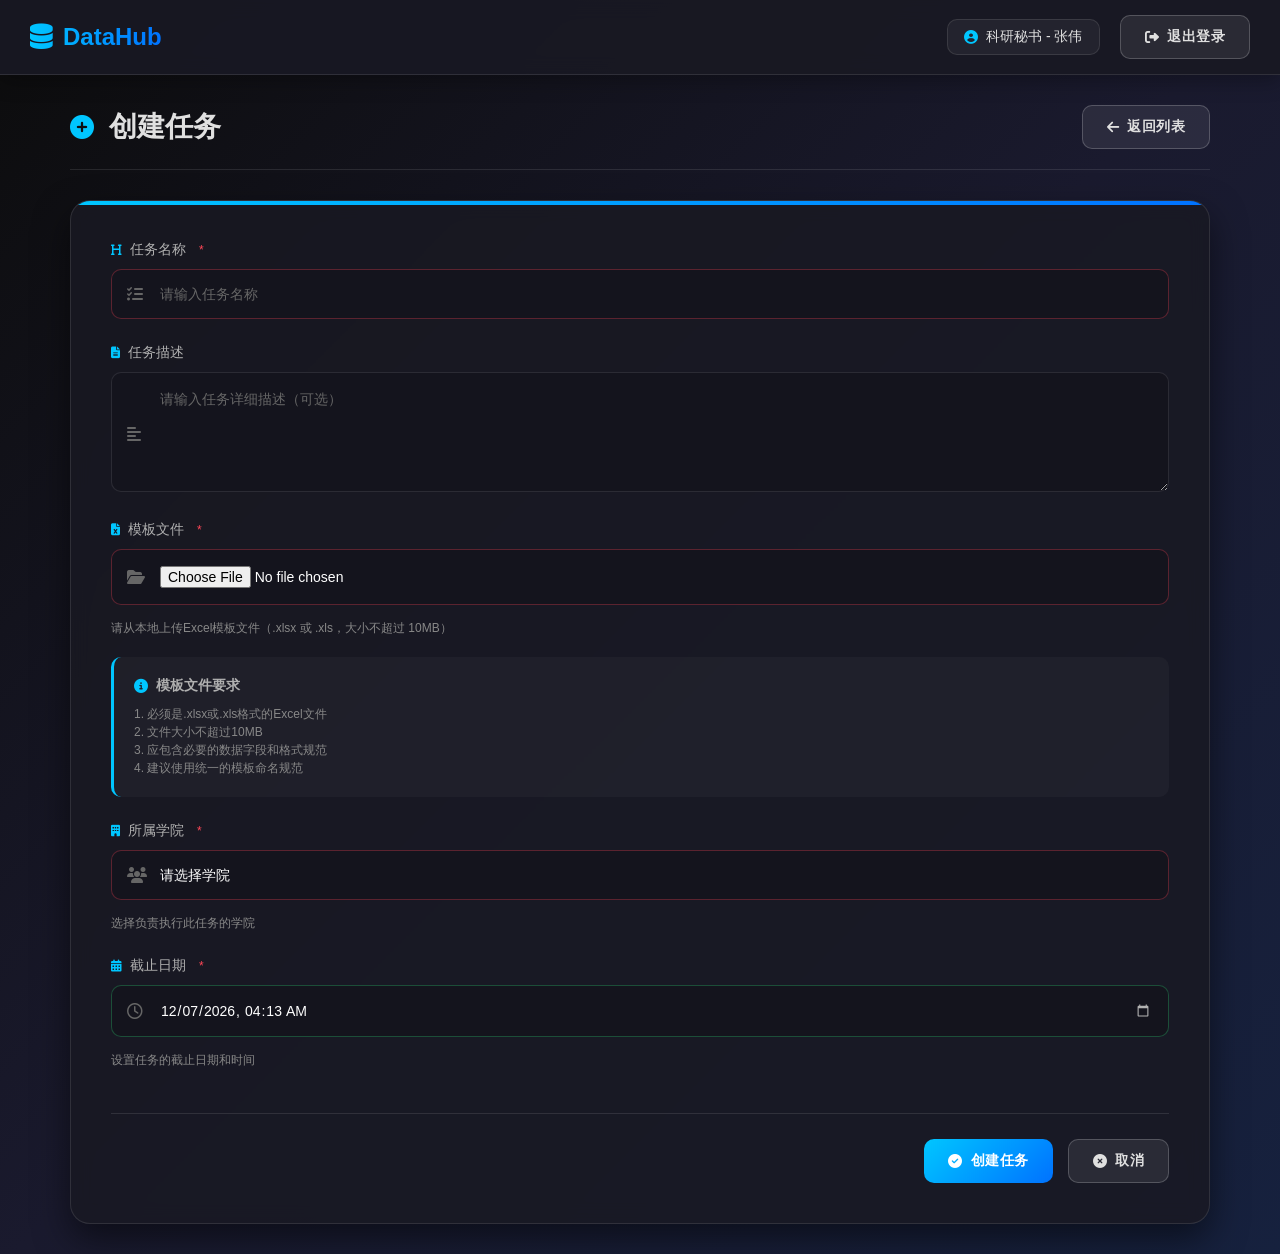
==== task-create.html @ cff041da "Initial commit" ====
<!DOCTYPE html>
<html lang="zh-CN">
<head>
    <meta charset="UTF-8">
    <meta name="viewport" content="width=device-width, initial-scale=1.0">
    <title>创建任务 - DataHub 科研数据管理平台</title>
    <link rel="stylesheet" href="https://cdnjs.cloudflare.com/ajax/libs/font-awesome/6.4.0/css/all.min.css">
    <style>
        * {
            margin: 0;
            padding: 0;
            box-sizing: border-box;
            font-family: 'Segoe UI', 'Microsoft YaHei', sans-serif;
        }

        body {
            background: linear-gradient(135deg, #0c0c0c 0%, #1a1a2e 50%, #16213e 100%);
            color: #e0e0e0;
            min-height: 100vh;
            overflow-x: hidden;
        }

        /* 导航栏 */
        .navbar {
            background: rgba(25, 25, 35, 0.95);
            backdrop-filter: blur(10px);
            border-bottom: 1px solid rgba(255, 255, 255, 0.1);
            padding: 15px 30px;
            position: sticky;
            top: 0;
            z-index: 100;
            box-shadow: 0 5px 20px rgba(0, 0, 0, 0.3);
        }

        .nav-container {
            max-width: 1400px;
            margin: 0 auto;
            display: flex;
            justify-content: space-between;
            align-items: center;
        }

        .nav-title {
            font-size: 24px;
            font-weight: 700;
            background: linear-gradient(to right, #00c6ff, #0072ff);
            -webkit-background-clip: text;
            background-clip: text;
            color: transparent;
            display: flex;
            align-items: center;
            gap: 10px;
        }

        .nav-title i {
            font-size: 26px;
        }

        .nav-user {
            display: flex;
            align-items: center;
            gap: 20px;
        }

        #userInfo {
            display: flex;
            align-items: center;
            gap: 8px;
            padding: 8px 16px;
            background: rgba(255, 255, 255, 0.05);
            border-radius: 10px;
            border: 1px solid rgba(255, 255, 255, 0.1);
            font-size: 14px;
            cursor: pointer;
            user-select: none;
            transition: background 0.2s ease;
        }

        #userInfo:hover {
            background: rgba(255, 255, 255, 0.08);
        }

        #userInfo i {
            color: #00c6ff;
        }

        /* 主容器 */
        .main-container {
            max-width: 1200px;
            margin: 30px auto;
            padding: 0 30px;
        }

        /* 页面头部 */
        .page-header {
            display: flex;
            justify-content: space-between;
            align-items: center;
            margin-bottom: 30px;
            padding-bottom: 20px;
            border-bottom: 1px solid rgba(255, 255, 255, 0.1);
        }

        .page-header h2 {
            font-size: 28px;
            font-weight: 600;
            display: flex;
            align-items: center;
            gap: 15px;
        }

        .page-header h2 i {
            color: #00c6ff;
            font-size: 24px;
        }

        /* 按钮样式 */
        .btn {
            padding: 12px 24px;
            border: none;
            border-radius: 10px;
            font-size: 14px;
            font-weight: 600;
            cursor: pointer;
            transition: all 0.3s ease;
            display: inline-flex;
            align-items: center;
            justify-content: center;
            gap: 8px;
            letter-spacing: 0.5px;
            text-decoration: none;
        }

        .btn-primary {
            background: linear-gradient(135deg, #00c6ff 0%, #0072ff 100%);
            color: white;
        }

        .btn-primary:hover {
            background: linear-gradient(135deg, #00b4e6 0%, #0066cc 100%);
            transform: translateY(-2px);
            box-shadow: 0 7px 14px rgba(0, 114, 255, 0.3);
        }

        .btn-secondary {
            background: rgba(255, 255, 255, 0.08);
            color: #e0e0e0;
            border: 1px solid rgba(255, 255, 255, 0.2);
        }

        .btn-secondary:hover {
            background: rgba(255, 255, 255, 0.12);
            transform: translateY(-2px);
            box-shadow: 0 5px 10px rgba(0, 0, 0, 0.2);
        }

        /* 表单卡片 */
        .form-card {
            background: rgba(25, 25, 35, 0.85);
            backdrop-filter: blur(10px);
            border-radius: 20px;
            padding: 40px;
            border: 1px solid rgba(255, 255, 255, 0.1);
            box-shadow: 0 15px 35px rgba(0, 0, 0, 0.5);
            position: relative;
            overflow: hidden;
        }

        .form-card::before {
            content: '';
            position: absolute;
            top: 0;
            left: 0;
            right: 0;
            height: 4px;
            background: linear-gradient(90deg, #00c6ff, #0072ff, #00c6ff);
            background-size: 200% 100%;
            animation: shimmer 3s infinite linear;
        }

        @keyframes shimmer {
            0% { background-position: 200% 0; }
            100% { background-position: -200% 0; }
        }

        /* 表单样式 */
        #taskForm {
            display: flex;
            flex-direction: column;
            gap: 25px;
        }

        .form-group {
            display: flex;
            flex-direction: column;
            gap: 10px;
        }

        .form-group label {
            font-size: 14px;
            font-weight: 500;
            color: #b0b0b0;
            display: flex;
            align-items: center;
            gap: 8px;
        }

        .form-group label i {
            color: #00c6ff;
            font-size: 12px;
        }

        .form-group label::after {
            content: attr(data-required);
            color: #ff4757;
            font-size: 12px;
            margin-left: 5px;
        }

        .form-group label:not([data-required])::after {
            content: '';
        }

        .input-container {
            position: relative;
        }

        .input-container i {
            position: absolute;
            left: 16px;
            top: 50%;
            transform: translateY(-50%);
            color: #666;
            transition: color 0.3s;
            z-index: 1;
        }

        input, select, textarea {
            width: 100%;
            padding: 16px 16px 16px 48px;
            background: rgba(20, 20, 30, 0.9) !important;
            border: 1px solid rgba(255, 255, 255, 0.1);
            border-radius: 10px;
            color: #fff;
            font-size: 14px;
            transition: all 0.3s ease;
            resize: vertical;
        }

        textarea {
            min-height: 120px;
            font-family: inherit;
            line-height: 1.5;
        }

        select {
            appearance: none;
            -webkit-appearance: none;
            -moz-appearance: none;
            background-image: url("data:image/svg+xml;charset=UTF-8,%3csvg xmlns='http://www.w3.org/2000/svg' viewBox='0 0 24 24' fill='none' stroke='%23666' stroke-width='2' stroke-linecap='round' stroke-linejoin='round'%3e%3cpolyline points='6 9 12 15 18 9'%3e%3c/polyline%3e%3c/svg%3e");
            background-repeat: no-repeat;
            background-position: right 16px center;
            background-size: 16px;
            padding-right: 40px;
        }

        input[type="datetime-local"]::-webkit-calendar-picker-indicator {
            filter: invert(0.7);
            cursor: pointer;
        }

        input:focus, select:focus, textarea:focus {
            outline: none;
            border-color: #00c6ff;
            box-shadow: 0 0 0 2px rgba(0, 198, 255, 0.2);
            background: rgba(255, 255, 255, 0.08);
        }

        input:focus + i, select:focus + i {
            color: #00c6ff;
        }

        input::placeholder, textarea::placeholder {
            color: #666;
        }

        small {
            font-size: 12px;
            color: #888;
            margin-top: 5px;
            display: block;
            line-height: 1.4;
        }

        /* 表单操作 */
        .form-actions {
            display: flex;
            justify-content: flex-end;
            gap: 15px;
            margin-top: 20px;
            padding-top: 25px;
            border-top: 1px solid rgba(255, 255, 255, 0.1);
        }

        /* 错误消息 */
        .error-message {
            position: fixed;
            bottom: 20px;
            right: 20px;
            background: rgba(255, 71, 87, 0.1);
            border: 1px solid rgba(255, 71, 87, 0.3);
            border-radius: 10px;
            padding: 15px 20px;
            color: #ff6b6b;
            font-size: 14px;
            max-width: 400px;
            display: none;
            box-shadow: 0 5px 15px rgba(0, 0, 0, 0.3);
            z-index: 1000;
            animation: slideIn 0.3s ease;
        }

        .success-message {
            position: fixed;
            bottom: 20px;
            right: 20px;
            background: rgba(46, 213, 115, 0.1);
            border: 1px solid rgba(46, 213, 115, 0.3);
            border-radius: 10px;
            padding: 15px 20px;
            color: #2ed573;
            font-size: 14px;
            max-width: 400px;
            display: none;
            box-shadow: 0 5px 15px rgba(0, 0, 0, 0.3);
            z-index: 1000;
            animation: slideIn 0.3s ease;
        }

        @keyframes slideIn {
            from {
                transform: translateX(100%);
                opacity: 0;
            }
            to {
                transform: translateX(0);
                opacity: 1;
            }
        }

        /* 文件上传区域 */
        .file-upload-area {
            border: 2px dashed rgba(255, 255, 255, 0.1);
            border-radius: 10px;
            padding: 30px;
            text-align: center;
            transition: all 0.3s ease;
            cursor: pointer;
        }

        .file-upload-area:hover {
            border-color: rgba(0, 198, 255, 0.3);
            background: rgba(0, 198, 255, 0.05);
        }

        .file-upload-area i {
            font-size: 48px;
            color: #666;
            margin-bottom: 15px;
        }

        .file-upload-area h4 {
            font-size: 16px;
            margin-bottom: 10px;
            color: #b0b0b0;
        }

        .file-upload-area p {
            font-size: 12px;
            color: #888;
            margin-bottom: 15px;
        }

        .file-upload-area .btn {
            margin-top: 10px;
        }

        /* 模板预览区域 */
        .template-preview {
            background: rgba(255, 255, 255, 0.03);
            border-radius: 10px;
            padding: 20px;
            margin-top: 10px;
            border-left: 3px solid #00c6ff;
        }

        .template-preview h5 {
            font-size: 14px;
            color: #b0b0b0;
            margin-bottom: 10px;
            display: flex;
            align-items: center;
            gap: 8px;
        }

        .template-preview h5 i {
            color: #00c6ff;
        }

        .template-preview p {
            font-size: 12px;
            color: #888;
            line-height: 1.5;
        }

        /* 响应式设计 */
        @media (max-width: 768px) {
            .nav-container {
                flex-direction: column;
                gap: 15px;
            }
            
            .nav-user {
                width: 100%;
                justify-content: space-between;
            }
            
            .page-header {
                flex-direction: column;
                align-items: flex-start;
                gap: 20px;
            }
            
            .page-header h2 {
                font-size: 24px;
            }
            
            .form-card {
                padding: 25px;
            }
            
            .form-actions {
                flex-direction: column;
            }
            
            .form-actions .btn {
                width: 100%;
            }
        }

        @media (max-width: 480px) {
            .main-container {
                padding: 0 15px;
            }
            
            .navbar {
                padding: 15px;
            }
        }

        /* 表单验证样式 */
        input:invalid, select:invalid, textarea:invalid {
            border-color: rgba(255, 71, 87, 0.3);
        }

        input:valid:not(:placeholder-shown), select:valid, textarea:valid:not(:placeholder-shown) {
            border-color: rgba(46, 213, 115, 0.3);
        }
    </style>
</head>
<body>
    <!-- 导航栏 -->
    <nav class="navbar">
        <div class="nav-container">
            <h1 class="nav-title">
                <i class="fas fa-database"></i>
                DataHub
            </h1>
            <div class="nav-user">
                <div id="userInfo">
                    <i class="fas fa-user-circle"></i>
                    <span>科研秘书 - 张伟</span>
                </div>
                <button id="logoutBtn" class="btn btn-secondary">
                    <i class="fas fa-sign-out-alt"></i>
                    退出登录
                </button>
            </div>
        </div>
    </nav>

    <!-- 主内容区 -->
    <div class="main-container">
        <!-- 页面标题和操作 -->
        <div class="page-header">
            <h2 id="pageTitle">
                <i class="fas fa-plus-circle"></i>
                创建任务
            </h2>
            <a href="tasks.html" class="btn btn-secondary">
                <i class="fas fa-arrow-left"></i>
                返回列表
            </a>
        </div>

        <!-- 表单卡片 -->
        <div class="form-card">
            <form id="taskForm">
                <div class="form-group">
                    <label for="task_name" data-required="*">
                        <i class="fas fa-heading"></i>
                        任务名称
                    </label>
                    <div class="input-container">
                        <i class="fas fa-tasks"></i>
                        <input type="text" id="task_name" name="task_name" required placeholder="请输入任务名称">
                    </div>
                </div>
                
                <div class="form-group">
                    <label for="description">
                        <i class="fas fa-file-alt"></i>
                        任务描述
                    </label>
                    <div class="input-container">
                        <i class="fas fa-align-left"></i>
                        <textarea id="description" name="description" rows="4" placeholder="请输入任务详细描述（可选）"></textarea>
                    </div>
                </div>
                
                <div class="form-group">
                    <label for="template_file" data-required="*">
                        <i class="fas fa-file-excel"></i>
                        模板文件
                    </label>
                    <div class="input-container">
                        <i class="fas fa-folder-open"></i>
                        <input type="file" id="template_file" name="template_file" accept=".xlsx,.xls" required>
                    </div>
                    <small>请从本地上传Excel模板文件（.xlsx 或 .xls，大小不超过 10MB）</small>
                    
                    <div class="template-preview">
                        <h5><i class="fas fa-info-circle"></i> 模板文件要求</h5>
                        <p>1. 必须是.xlsx或.xls格式的Excel文件</p>
                        <p>2. 文件大小不超过10MB</p>
                        <p>3. 应包含必要的数据字段和格式规范</p>
                        <p>4. 建议使用统一的模板命名规范</p>
                    </div>
                </div>
                
                <div class="form-group">
                    <label for="dept_id" data-required="*">
                        <i class="fas fa-building"></i>
                        所属学院
                    </label>
                    <div class="input-container">
                        <i class="fas fa-users"></i>
                        <select id="dept_id" name="dept_id" required>
                            <option value="">请选择学院</option>
                        </select>
                    </div>
                    <small>选择负责执行此任务的学院</small>
                </div>
                
                <div class="form-group">
                    <label for="deadline" data-required="*">
                        <i class="fas fa-calendar-alt"></i>
                        截止日期
                    </label>
                    <div class="input-container">
                        <i class="far fa-clock"></i>
                        <input type="datetime-local" id="deadline" name="deadline" required>
                    </div>
                    <small>设置任务的截止日期和时间</small>
                </div>
                
                <div class="form-actions">
                    <button type="submit" class="btn btn-primary" id="submitBtn">
                        <i class="fas fa-check-circle"></i>
                        创建任务
                    </button>
                    <a href="tasks.html" class="btn btn-secondary">
                        <i class="fas fa-times-circle"></i>
                        取消
                    </a>
                </div>
            </form>
        </div>
    </div>

    <!-- 消息区域 -->
    <div id="errorMessage" class="error-message"></div>
    <div id="successMessage" class="success-message"></div>

    <script>
        // DOM元素
        const taskForm = document.getElementById('taskForm');
        const errorMessage = document.getElementById('errorMessage');
        const successMessage = document.getElementById('successMessage');
        const submitBtn = document.getElementById('submitBtn');
        const logoutBtn = document.getElementById('logoutBtn');
        
        // 初始化日期时间选择器（设置为明天）
        function initializeDateTimePicker() {
            const now = new Date();
            // 设置为明天
            const tomorrow = new Date(now);
            tomorrow.setDate(tomorrow.getDate() + 1);
            // 格式化日期时间字符串
            const year = tomorrow.getFullYear();
            const month = String(tomorrow.getMonth() + 1).padStart(2, '0');
            const day = String(tomorrow.getDate()).padStart(2, '0');
            const hours = String(tomorrow.getHours()).padStart(2, '0');
            const minutes = String(tomorrow.getMinutes()).padStart(2, '0');
            
            const dateTimeString = `${year}-${month}-${day}T${hours}:${minutes}`;
            document.getElementById('deadline').value = dateTimeString;
        }
        
        // 显示消息
        function showMessage(message, type = 'error') {
            if (type === 'success') {
                successMessage.textContent = message;
                successMessage.style.display = 'block';
                errorMessage.style.display = 'none';
                
                setTimeout(() => {
                    successMessage.style.display = 'none';
                }, 3000);
            } else {
                errorMessage.textContent = message;
                errorMessage.style.display = 'block';
                successMessage.style.display = 'none';
                
                setTimeout(() => {
                    errorMessage.style.display = 'none';
                }, 3000);
            }
        }
        
        // 初始化日期时间选择器
        document.addEventListener('DOMContentLoaded', function() {
            initializeDateTimePicker();
        });
    </script>

    <!-- 保留原有的外部JS文件引用 -->
    <script src="js/api.js"></script>
    <script src="js/auth.js"></script>
    <script src="js/task-create.js"></script>
</body>
</html>
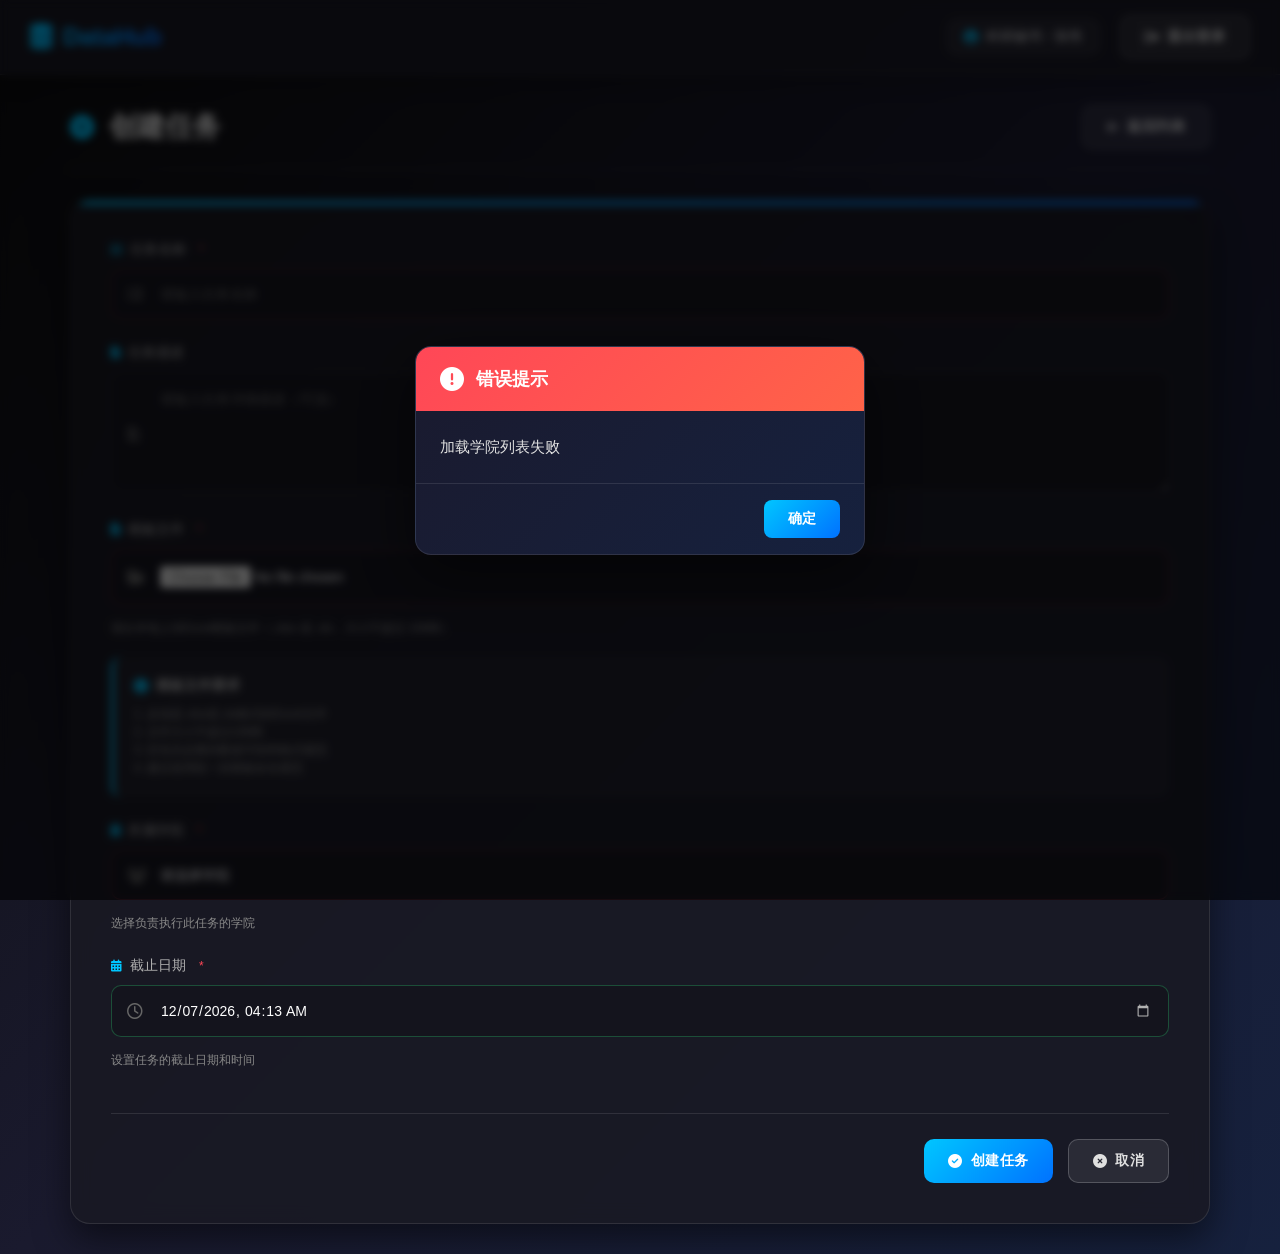
==== commit 1e9e27ba: "模板下载&任务编辑" ====
--- a/task-create.html
+++ b/task-create.html
@@ -529,7 +529,7 @@
                 </div>
                 
                 <div class="form-group">
-                    <label for="template_file" data-required="*">
+                    <label for="template_file" data-required="*" id="template_file_label">
                         <i class="fas fa-file-excel"></i>
                         模板文件
                     </label>
@@ -537,7 +537,7 @@
                         <i class="fas fa-folder-open"></i>
                         <input type="file" id="template_file" name="template_file" accept=".xlsx,.xls" required>
                     </div>
-                    <small>请从本地上传Excel模板文件（.xlsx 或 .xls，大小不超过 10MB）</small>
+                    <small id="template_file_hint">请从本地上传Excel模板文件（.xlsx 或 .xls，大小不超过 10MB）</small>
                     
                     <div class="template-preview">
                         <h5><i class="fas fa-info-circle"></i> 模板文件要求</h5>
